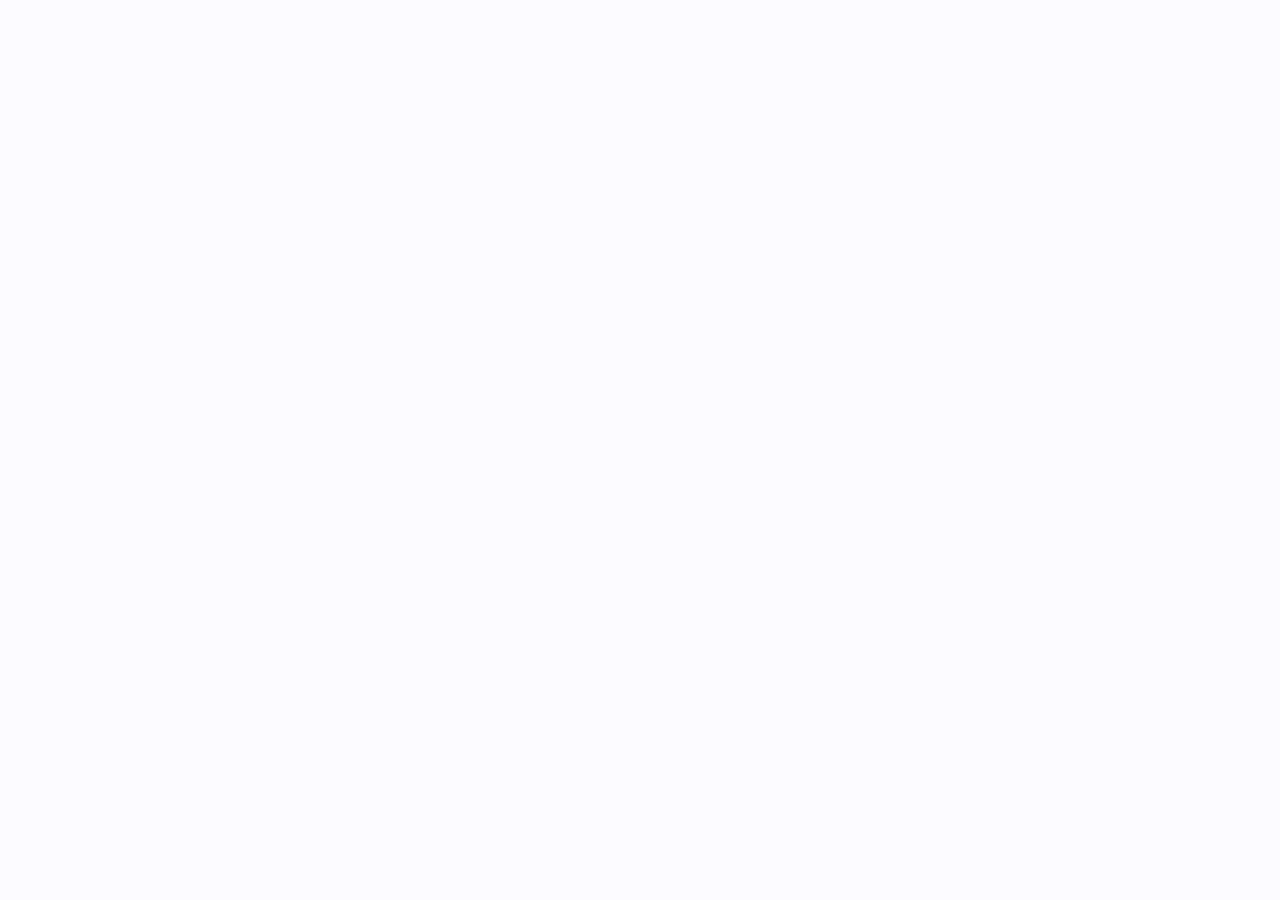
==== index.html @ 4c2f8e19 "Add files via upload" ====
<!doctype html>
<html lang="fr">
<head>
  <meta charset="utf-8">
  <meta name="viewport" content="width=device-width, initial-scale=1">
  <meta name="description" content="Formations en anglais communicationnel et professionnel, préparation TOEFL, TOEIC, IELTS, traduction et interprétation à Abomey-Calavi, Bénin.">
  <meta name="theme-color" content="#23336f">
  <meta property="og:type" content="website">
  <meta property="og:site_name" content="TransLingua Global">
  <meta property="og:title" content="Maîtrisez l’anglais, ouvrez-vous au monde">
  <meta property="og:description" content="Formations en anglais communicationnel et professionnel, préparation TOEFL, TOEIC, IELTS, traduction et interprétation à Abomey-Calavi, Bénin.">
  <title>Maîtrisez l’anglais, ouvrez-vous au monde</title>
  <link rel="icon" href="assets/favicon.ico">
  <link rel="preconnect" href="https://fonts.googleapis.com">
  <link rel="preconnect" href="https://fonts.gstatic.com" crossorigin>
  <link rel="stylesheet" href="styles.css">
  <script src="script.js" defer></script>
</head>
<body data-page="home" data-title="Maîtrisez l’anglais, ouvrez-vous au monde">
  <div id="site" aria-live="off"></div>
  <noscript><main class="wrap page-content"><h1>Activez JavaScript pour afficher cette page.</h1><p>Pour contacter TransLingua Global, écrivez à <a href="mailto:transling@proton.me">transling@proton.me</a>.</p></main></noscript>
</body>
</html>
---- styles.css ----
@import url('https://fonts.googleapis.com/css2?family=Manrope:wght@400;500;600;700;800&family=Sora:wght@400;500;600;700;800&display=swap');

:root{--navy:#23336f;--navy-deep:#111b3d;--navy-soft:#edf0fb;--red:#c92e3a;--red-soft:#fff0f1;--ink:#17213d;--muted:#687087;--line:#e5e7ee;--paper:#fbfbfd;--white:#fff;--green:#18854c;--green-soft:#e8f7ef;--shadow:0 14px 42px rgba(25,37,78,.09);--shadow-lift:0 22px 52px rgba(35,51,111,.24);--radius:22px;--display:'Sora',system-ui,sans-serif;--body:'Manrope',system-ui,sans-serif}
*{box-sizing:border-box}html{scroll-behavior:smooth}body{margin:0;background:var(--paper);color:var(--ink);font-family:var(--body);font-size:16px;line-height:1.65;-webkit-font-smoothing:antialiased}img{display:block;max-width:100%}a{color:inherit;text-decoration:none}button,input,select,textarea{font:inherit}button,a{-webkit-tap-highlight-color:transparent}button{cursor:pointer}::selection{background:#dfe5ff;color:var(--navy-deep)}
.wrap{width:min(1180px,calc(100% - 40px));margin-inline:auto}.skip-link{position:absolute;left:-9999px;top:12px;z-index:100;background:white;padding:12px 18px;border-radius:10px}.skip-link:focus{left:12px}.muted{color:var(--muted)}.eyebrow{display:inline-flex;align-items:center;gap:10px;color:var(--red);font-size:.72rem;font-weight:800;letter-spacing:.16em;text-transform:uppercase}.eyebrow:before{content:"";width:28px;height:2px;background:currentColor}.eyebrow.light{color:#ff9ca3}.section{padding-block:88px}.section-head{max-width:680px;margin-bottom:38px}.section-head h2,.section h2{font-family:var(--display);letter-spacing:-.045em}.section-head h2{font-size:clamp(2rem,4vw,3.3rem);line-height:1.12;margin:13px 0 12px}.section-head p{color:var(--muted);max-width:650px;margin:0}.accent{color:var(--red)}
.site-header{height:82px;position:sticky;top:0;z-index:50;background:rgba(255,255,255,.94);border-bottom:1px solid rgba(229,231,238,.85);backdrop-filter:blur(14px)}.header-inner{height:100%;display:flex;align-items:center;justify-content:space-between;gap:24px}.brand{display:flex;align-items:center;gap:11px;flex:none}.brand-mark{width:42px;height:42px;border-radius:14px;background:var(--navy);color:white;display:grid;place-items:center;font:800 14px var(--display);position:relative;box-shadow:0 7px 18px rgba(35,51,111,.18)}.brand-mark:after{content:"";position:absolute;width:11px;height:11px;right:-3px;top:-3px;background:var(--red);border:2px solid white;border-radius:50%}.brand-name{font:700 15px/1.15 var(--display);letter-spacing:-.03em}.brand-name small{display:block;color:var(--red);font:800 9px/1.5 var(--body);letter-spacing:.26em;text-transform:uppercase}.site-nav{display:flex;align-items:center;gap:3px}.site-nav a{padding:10px 11px;color:#60697f;font-size:.82rem;font-weight:700;border-radius:99px;transition:.2s}.site-nav a:hover,.site-nav a[aria-current="page"]{color:var(--navy);background:var(--navy-soft)}.header-actions{display:flex;align-items:center;gap:10px}.menu-toggle{display:none;width:43px;height:43px;border:1px solid var(--line);border-radius:50%;background:white;color:var(--navy);font-size:1.2rem}.mobile-panel{display:none}
.btn{min-height:48px;padding:12px 20px;display:inline-flex;align-items:center;justify-content:center;gap:10px;border:1px solid transparent;border-radius:99px;font-weight:800;font-size:.88rem;line-height:1.2;transition:transform .2s,box-shadow .2s,background .2s,color .2s}.btn:hover{transform:translateY(-2px)}.btn-red{background:var(--red);color:#fff;box-shadow:0 10px 22px rgba(201,46,58,.17)}.btn-red:hover{box-shadow:0 16px 30px rgba(201,46,58,.25)}.btn-navy{background:var(--navy);color:#fff}.btn-outline{background:#fff;color:var(--navy);border-color:#d9deed}.btn-outline:hover{border-color:var(--navy)}.btn-white{background:#fff;color:var(--navy)}.btn-small{min-height:42px;padding:10px 17px;font-size:.82rem}.link-arrow{display:inline-flex;gap:8px;align-items:center;color:var(--navy);font-size:.87rem;font-weight:800}.link-arrow span{transition:transform .2s}.link-arrow:hover span{transform:translate(3px,-2px)}
.hero{overflow:hidden;background:radial-gradient(circle at 80% 15%,rgba(199,210,255,.37),transparent 35%),linear-gradient(115deg,#fff 35%,#f5f6fc 100%)}.hero-grid{display:grid;grid-template-columns:1.02fr .98fr;align-items:center;gap:64px;padding-block:76px 82px}.hero-copy h1{font:800 clamp(2.8rem,5.6vw,5.05rem)/1.06 var(--display);letter-spacing:-.065em;margin:19px 0 22px;max-width:700px}.hero-copy h1 span{display:block;color:var(--navy)}.hero-copy h1 em{font-style:normal;position:relative;white-space:nowrap}.hero-copy h1 em:after{content:"";height:7px;position:absolute;left:0;bottom:-5px;width:100%;border-radius:9px;background:var(--red)}.hero-copy>p{max-width:590px;color:var(--muted);font-size:1.08rem;margin:0}.hero-actions{display:flex;flex-wrap:wrap;gap:12px;margin-top:30px}.hero-discover{display:inline-flex;margin-top:21px;color:var(--navy);font-size:.88rem;font-weight:800}.hero-media{position:relative;padding:0 12px 16px 0}.hero-media:before{content:"";position:absolute;inset:9px -7px 0 12px;z-index:0;border-radius:34px;background:var(--navy);transform:rotate(2deg)}.hero-media img{position:relative;z-index:1;width:100%;aspect-ratio:1/1.06;object-fit:cover;border-radius:30px;box-shadow:var(--shadow-lift)}.float-card{position:absolute;z-index:2;left:-26px;bottom:-12px;padding:15px 18px;background:white;border:1px solid var(--line);border-radius:17px;box-shadow:var(--shadow);animation:float 5s ease-in-out infinite}.float-card small{display:block;color:var(--muted);font-size:.65rem;font-weight:800;letter-spacing:.14em;text-transform:uppercase}.float-card strong{display:block;margin-top:3px;font:700 1rem var(--display)}.hero-orbit{position:absolute;right:-32px;top:-23px;width:82px;height:82px;border:1px solid rgba(201,46,58,.27);border-radius:50%;z-index:0}.hero-orbit:after{content:"";position:absolute;width:13px;height:13px;right:8px;top:9px;border-radius:50%;background:var(--red)}
.service-strip{border-block:1px solid var(--line);background:#fff}.service-strip-inner{display:grid;grid-template-columns:repeat(3,1fr)}.service-tile{display:flex;align-items:center;justify-content:space-between;gap:14px;padding:24px 28px;border-right:1px solid var(--line);font:700 1rem var(--display);transition:background .2s}.service-tile:first-child{padding-left:0}.service-tile:last-child{border-right:0}.service-tile:hover{background:#f7f8fc}.service-tile .tile-name{display:flex;align-items:center;gap:13px}.service-tile .tile-icon{color:var(--red);font-size:1.35rem}.service-tile .tile-arrow{color:#8e95a6;transition:transform .2s}.service-tile:hover .tile-arrow{transform:translateX(4px);color:var(--navy)}
.course-grid{display:grid;grid-template-columns:repeat(4,1fr);gap:15px}.course-card{min-height:250px;padding:23px;border:1px solid var(--line);border-radius:20px;background:#fff;box-shadow:0 8px 26px rgba(25,37,78,.045);display:flex;flex-direction:column;transition:transform .2s,border-color .2s,box-shadow .2s}.course-card:hover{transform:translateY(-4px);border-color:#aeb8e2;box-shadow:var(--shadow)}.course-card.featured{grid-column:span 2;background:var(--navy);color:#fff;border-color:var(--navy)}.course-code{color:var(--red);font:800 .7rem var(--display);letter-spacing:.14em}.featured .course-code{color:#c4cbed}.course-card h3{margin:26px 0 8px;font:700 1.2rem var(--display);letter-spacing:-.025em}.course-card p{margin:0;color:var(--muted);font-size:.84rem;line-height:1.65}.featured p{color:#e2e6f4}.course-bottom{margin-top:auto;padding-top:18px;display:flex;justify-content:space-between;gap:10px;align-items:center;font-size:.76rem;font-weight:800}.course-bottom span:last-child{color:var(--navy)}.featured .course-bottom span:last-child{color:white}.format-pills{display:flex;flex-wrap:wrap;gap:10px;margin-top:26px}.pill{display:inline-flex;align-items:center;gap:8px;border-radius:99px;background:var(--navy-soft);color:var(--navy);padding:8px 14px;font-size:.78rem;font-weight:800}.pill-dot{width:8px;height:8px;border-radius:50%;background:var(--red)}.note-pill{background:var(--red-soft);color:#a92734;font-size:.67rem;padding:3px 8px;border-radius:99px}
.why-section{background:var(--navy-deep);color:white;padding-block:90px}.why-grid{display:grid;grid-template-columns:.8fr 1.2fr;gap:65px;align-items:start}.why-section h2{font:700 clamp(2rem,4vw,3.2rem)/1.12 var(--display);letter-spacing:-.05em;margin:17px 0 0}.why-section .eyebrow{color:#ff9ca3}.pillars{display:grid;grid-template-columns:repeat(2,1fr);gap:1px;overflow:hidden;border:1px solid rgba(255,255,255,.12);border-radius:20px;background:rgba(255,255,255,.12)}.pillar{min-height:180px;padding:26px;background:var(--navy-deep)}.pillar small{font:700 .75rem var(--display);color:#ff8b94}.pillar h3{font:700 1rem var(--display);margin:14px 0 7px}.pillar p{margin:0;color:rgba(255,255,255,.68);font-size:.82rem}
.steps-grid{display:grid;grid-template-columns:repeat(4,1fr);gap:22px;margin-top:38px}.step{padding-top:20px;border-top:2px solid var(--line);position:relative}.step:before{content:"";position:absolute;top:-2px;left:0;width:48px;height:2px;background:var(--red)}.step-num{font:700 2.4rem var(--display);color:#c9cfe7}.step h3{font:700 1rem var(--display);margin:10px 0 5px}.step p{margin:0;color:var(--muted);font-size:.82rem}
.image-feature-grid{display:grid;grid-template-columns:1fr 1fr;gap:22px;padding-bottom:20px}.image-feature{position:relative;overflow:hidden;min-height:360px;border-radius:25px;color:white;background:var(--navy)}.image-feature img{position:absolute;inset:0;width:100%;height:100%;object-fit:cover;transition:transform .5s}.image-feature:hover img{transform:scale(1.04)}.image-feature:after{content:"";position:absolute;inset:0;background:linear-gradient(0deg,rgba(15,22,49,.92),rgba(15,22,49,.02) 75%)}.feature-copy{position:absolute;z-index:1;left:27px;right:27px;bottom:25px}.feature-copy h3{font:700 1.6rem var(--display);margin:0}.feature-copy p{max-width:420px;margin:7px 0 12px;color:rgba(255,255,255,.83);font-size:.85rem}.feature-copy .link-arrow{color:white}
.testimonial-placeholder{padding:25px;border:1px dashed #cdd2e0;border-radius:18px;background:#f8f9fc}.testimonial-placeholder strong{font:700 .78rem var(--display);color:var(--red);letter-spacing:.12em;text-transform:uppercase}.testimonial-placeholder p{color:var(--muted);font-size:.88rem;margin:13px 0}.testimonial-row{display:grid;grid-template-columns:repeat(3,1fr);gap:14px;margin-top:25px}.testimonial-placeholder figcaption{font-size:.75rem;color:#8990a2;font-weight:700}
.cta-band{margin-block:20px 84px;padding:44px 48px;border-radius:28px;background:var(--navy-deep);color:white;position:relative;overflow:hidden}.cta-band:after{content:"";position:absolute;right:-70px;bottom:-155px;width:300px;height:300px;border-radius:50%;background:rgba(201,46,58,.3);filter:blur(55px)}.cta-content{position:relative;z-index:1;display:flex;align-items:center;justify-content:space-between;gap:25px}.cta-content h2{font:700 clamp(1.75rem,3vw,2.5rem)/1.15 var(--display);letter-spacing:-.04em;margin:0}.cta-content p{color:rgba(255,255,255,.7);margin:9px 0 0;font-size:.9rem}.cta-actions{display:flex;flex-wrap:wrap;gap:10px}
.page-hero{position:relative;overflow:hidden;background:var(--navy-soft);border-bottom:1px solid #e2e6f4}.page-hero:after{content:"";position:absolute;right:6%;top:-135px;width:340px;height:340px;border-radius:50%;border:40px solid rgba(35,51,111,.035);pointer-events:none}.page-hero-inner{position:relative;z-index:1;padding-block:72px 76px}.page-hero h1{font:700 clamp(2.4rem,5.2vw,4.3rem)/1.08 var(--display);letter-spacing:-.06em;max-width:850px;margin:15px 0 14px}.page-hero p{max-width:680px;color:var(--muted);font-size:1.04rem;margin:0}.page-hero .btn{margin-top:25px}.page-content{padding-block:60px 90px}.page-content.narrow{max-width:880px}.content-grid{display:grid;grid-template-columns:1fr 1fr;align-items:center;gap:52px}.content-image{width:100%;max-height:475px;object-fit:cover;border-radius:26px;box-shadow:var(--shadow)}.content-copy h2{font:700 clamp(1.8rem,3.5vw,2.5rem)/1.15 var(--display);letter-spacing:-.04em;margin:0 0 16px}.content-copy p{color:var(--muted)}.placeholder-label{display:inline-flex;margin-top:11px;padding:5px 10px;border-radius:99px;background:var(--red-soft);color:#a62d37;font-size:.68rem;font-weight:800}.number-list{padding:0;margin:24px 0 0;list-style:none;display:grid;gap:10px}.number-list li{display:flex;align-items:center;gap:15px;padding:16px 18px;border:1px solid var(--line);border-radius:15px;background:#fff;font-weight:700}.number-list b{font:700 .75rem var(--display);color:var(--red)}
.about-grid{display:grid;grid-template-columns:repeat(3,1fr);gap:16px}.about-card{padding:24px;border:1px solid var(--line);border-radius:19px;background:#fff;box-shadow:0 8px 26px rgba(25,37,78,.045)}.about-card h2{font:700 1.15rem var(--display);margin:0}.about-card p{font-size:.86rem;color:var(--muted);margin:12px 0 0}
.course-groups{display:grid;gap:48px}.course-group h2{font:700 1.65rem var(--display);letter-spacing:-.03em;margin:0 0 21px}.course-detail-grid{display:grid;grid-template-columns:repeat(3,1fr);gap:15px}.course-detail{padding:23px;border:1px solid var(--line);border-radius:19px;background:#fff;box-shadow:0 8px 25px rgba(25,37,78,.04);display:flex;flex-direction:column}.course-detail h3{font:700 1.1rem var(--display);margin:17px 0 8px}.course-detail p{margin:0;color:var(--muted);font-size:.84rem}.course-detail .audience{margin-top:18px;font-size:.76rem}.course-detail .btn{margin-top:17px}
.format-section{background:var(--navy-soft);padding-block:62px}.format-grid{display:grid;grid-template-columns:1fr 1fr;gap:16px;margin-top:24px}.format-card{padding:24px;border-radius:18px;background:#fff;box-shadow:var(--shadow)}.format-card h3{font:700 1.1rem var(--display);margin:0 0 6px}.format-card p{color:var(--muted);margin:0;font-size:.84rem}
.form-layout{display:grid;grid-template-columns:.7fr 1.3fr;gap:54px;align-items:start}.form-aside h2{font:700 2rem/1.15 var(--display);letter-spacing:-.04em;margin:14px 0}.form-aside p{color:var(--muted);font-size:.9rem}.form-card{display:grid;grid-template-columns:1fr 1fr;gap:18px;padding:28px;border:1px solid var(--line);border-radius:23px;background:#fff;box-shadow:var(--shadow)}.field{display:grid;gap:7px;font-size:.81rem;font-weight:800}.field.full{grid-column:1/-1}.field input,.field select,.field textarea{width:100%;min-height:48px;padding:12px 14px;border:1px solid #dfe2eb;border-radius:12px;background:white;color:var(--ink);outline:none;transition:border-color .2s,box-shadow .2s}.field textarea{min-height:120px;resize:vertical}.field input:focus,.field select:focus,.field textarea:focus{border-color:var(--navy);box-shadow:0 0 0 4px rgba(35,51,111,.1)}.field small{font-size:.7rem;color:var(--muted);font-weight:500}.radio-group{grid-column:1/-1;border:0;padding:0;margin:0}.radio-group legend{font-size:.81rem;font-weight:800;margin-bottom:9px}.radio-options{display:grid;grid-template-columns:1fr 1fr;gap:10px}.radio-choice{display:flex;align-items:center;gap:10px;padding:13px;border:1px solid var(--line);border-radius:12px;font-size:.85rem;font-weight:700}.radio-choice:has(input:checked){background:var(--navy-soft);border-color:#a8b3df}.radio-choice input{accent-color:var(--navy)}.form-note{grid-column:1/-1;margin:0;color:var(--muted);font-size:.73rem}.form-submit{grid-column:1/-1;justify-self:start}.form-status{grid-column:1/-1;color:var(--muted);font-size:.84rem;min-height:26px}.form-status.success{padding:17px;border:1px solid #b9e3cc;border-radius:14px;background:var(--green-soft);color:#14673c}.form-status a{display:inline-block;margin-top:8px;color:var(--navy);font-weight:800;text-decoration:underline}.file-name{font-weight:500!important;color:var(--muted);font-size:.72rem}
.faq-list{max-width:850px;margin-inline:auto;border:1px solid var(--line);border-radius:20px;background:#fff;box-shadow:var(--shadow);overflow:hidden}.faq-item{padding:20px 24px;border-bottom:1px solid var(--line)}.faq-item:last-child{border-bottom:0}.faq-item summary{list-style:none;cursor:pointer;display:flex;align-items:center;justify-content:space-between;gap:18px;font:700 1rem var(--display)}.faq-item summary::-webkit-details-marker{display:none}.faq-item summary:after{content:"+";font:500 1.35rem var(--body);color:var(--red);transition:transform .2s}.faq-item[open] summary:after{transform:rotate(45deg)}.faq-item p{color:var(--muted);margin:13px 34px 0 0;font-size:.88rem}
.gallery-filters{display:flex;flex-wrap:wrap;gap:8px;margin-bottom:24px}.filter-btn{padding:9px 15px;border:1px solid var(--line);border-radius:99px;background:#fff;color:var(--muted);font-size:.78rem;font-weight:800}.filter-btn[aria-pressed="true"]{background:var(--navy);border-color:var(--navy);color:white}.gallery-grid{display:grid;grid-template-columns:repeat(3,1fr);gap:13px}.gallery-item{min-height:190px;padding:16px;border:1px dashed #c9d0e4;border-radius:19px;background:linear-gradient(145deg,#f0f3fc,#fafbff);color:var(--navy);display:grid;place-items:center;text-align:center;transition:transform .2s,border-color .2s}.gallery-item:hover{transform:translateY(-3px);border-color:var(--navy)}.gallery-item.tall{grid-row:span 2;min-height:395px}.gallery-item[hidden]{display:none}.gallery-symbol{display:block;font-size:1.5rem;color:var(--red)}.gallery-item strong{display:block;font:700 .9rem var(--display);margin-top:7px}.gallery-item small{display:inline-block;margin-top:8px;color:#a52b35;font-size:.66rem;font-weight:800;background:var(--red-soft);border-radius:99px;padding:4px 9px}.gallery-caption{max-width:680px;margin:20px auto 0;text-align:center;color:var(--muted);font-size:.84rem}.lightbox{max-width:min(720px,calc(100% - 30px));padding:28px;border:1px solid var(--line);border-radius:22px;background:white;color:var(--ink);box-shadow:var(--shadow-lift)}.lightbox::backdrop{background:rgba(12,18,42,.78);backdrop-filter:blur(4px)}.lightbox-close{float:right;width:36px;height:36px;border:1px solid var(--line);border-radius:50%;background:#fff;color:var(--navy);font-size:1.1rem}.lightbox-body{clear:both;padding:34px 15px;text-align:center;color:var(--navy)}.lightbox-body .gallery-symbol{font-size:2.5rem}.lightbox-body p{color:var(--muted)}
.contact-grid{display:grid;grid-template-columns:.82fr 1.18fr;gap:20px}.contact-stack{display:grid;gap:13px}.contact-card{padding:22px;border:1px solid var(--line);border-radius:19px;background:#fff;box-shadow:0 8px 25px rgba(25,37,78,.04)}.contact-card h2{font:700 1.1rem var(--display);margin:0 0 9px}.contact-card a{color:var(--navy);font-weight:700}.contact-card address{font-style:normal;color:var(--muted);font-size:.9rem}.contact-card .eyebrow{margin-bottom:11px}.contact-map{min-height:420px;width:100%;border:1px solid var(--line);border-radius:22px;box-shadow:var(--shadow)}.contact-shortcuts{display:flex;flex-wrap:wrap;gap:9px;margin-top:12px}
.not-found{padding-block:100px;text-align:center}.not-found h1{font:700 clamp(2rem,5vw,3.5rem)/1.1 var(--display);letter-spacing:-.05em}.not-found p{color:var(--muted)}
.site-footer{background:var(--navy-deep);color:white;padding-top:57px}.footer-grid{display:grid;grid-template-columns:1.2fr .8fr 1fr;gap:45px;padding-bottom:46px}.footer-brand .brand-name{color:white}.footer-brand p{max-width:360px;color:rgba(255,255,255,.67);font-size:.84rem}.footer-title{color:rgba(255,255,255,.55);font-size:.7rem;font-weight:800;letter-spacing:.16em;text-transform:uppercase}.footer-links{display:grid;gap:9px;margin-top:15px;color:rgba(255,255,255,.8);font-size:.82rem}.footer-links a:hover{text-decoration:underline;color:white}.footer-bottom{border-top:1px solid rgba(255,255,255,.12);padding-block:19px;color:rgba(255,255,255,.55);font-size:.72rem}.whatsapp-fab{position:fixed;right:22px;bottom:22px;z-index:40;display:flex;align-items:center;gap:9px;padding:13px 17px;border-radius:99px;background:#16864a;color:white;font-size:.77rem;font-weight:800;box-shadow:0 12px 28px rgba(16,80,48,.28);transition:transform .2s}.whatsapp-fab:hover{transform:translateY(-3px)}.whatsapp-icon{width:22px;height:22px;border:1.7px solid currentColor;border-radius:50%;display:grid;place-items:center;font-size:.8rem}
.fade-in{animation:rise .6s both}@keyframes rise{from{opacity:0;transform:translateY(14px)}to{opacity:1;transform:translateY(0)}}@keyframes float{0%,100%{transform:translateY(0)}50%{transform:translateY(-6px)}}
@media(max-width:1040px){.site-nav{gap:0}.site-nav a{padding-inline:8px;font-size:.75rem}.header-actions .btn{display:none}.hero-grid{gap:42px}.course-grid{grid-template-columns:repeat(2,1fr)}.course-card.featured{grid-column:span 2}.why-grid{gap:35px}.form-layout{grid-template-columns:1fr;gap:20px}.form-aside{max-width:700px}}
@media(max-width:760px){.wrap{width:min(100% - 32px,600px)}.site-header{height:72px}.site-nav,.header-actions>.btn{display:none}.menu-toggle{display:grid;place-items:center}.mobile-panel{position:absolute;left:0;right:0;top:71px;background:#fff;border-bottom:1px solid var(--line);box-shadow:var(--shadow);padding:10px 16px 18px}.mobile-panel.open{display:grid}.mobile-panel a{padding:12px 7px;border-bottom:1px solid #f0f1f5;font-weight:700;font-size:.9rem}.mobile-panel .btn{margin-top:12px;border-bottom:0}.hero-grid{grid-template-columns:1fr;gap:38px;padding-block:50px 64px}.hero-copy h1{font-size:clamp(2.5rem,11vw,4rem)}.hero-copy>p{font-size:1rem}.hero-media{width:calc(100% - 12px);margin-left:8px}.float-card{left:-8px;bottom:-20px}.hero-orbit{right:-13px}.service-strip-inner{grid-template-columns:1fr}.service-tile,.service-tile:first-child{padding:16px 4px;border-right:0;border-bottom:1px solid var(--line)}.service-tile:last-child{border-bottom:0}.section{padding-block:65px}.section-head{margin-bottom:28px}.course-grid{grid-template-columns:1fr}.course-card,.course-card.featured{grid-column:auto;min-height:220px}.why-section{padding-block:66px}.why-grid{grid-template-columns:1fr;gap:28px}.pillars{grid-template-columns:1fr 1fr}.pillar{min-height:160px;padding:18px}.steps-grid{grid-template-columns:1fr 1fr;gap:24px 18px}.image-feature-grid{grid-template-columns:1fr;gap:14px}.image-feature{min-height:300px}.testimonial-row{grid-template-columns:1fr}.cta-band{margin-bottom:65px;padding:30px 23px}.cta-content{align-items:flex-start;flex-direction:column}.cta-actions{width:100%}.cta-actions .btn{flex:1}.page-hero-inner{padding-block:53px}.page-hero h1{font-size:clamp(2.2rem,9vw,3.5rem)}.page-content{padding-block:42px 65px}.content-grid{grid-template-columns:1fr;gap:28px}.content-image{max-height:350px}.about-grid{grid-template-columns:1fr 1fr}.course-detail-grid{grid-template-columns:1fr}.format-grid{grid-template-columns:1fr}.form-card{grid-template-columns:1fr;padding:20px}.field.full,.radio-group,.form-note,.form-submit,.form-status{grid-column:auto}.radio-options{grid-template-columns:1fr 1fr}.gallery-grid{grid-template-columns:1fr 1fr;gap:9px}.gallery-item{min-height:155px;padding:10px}.gallery-item.tall{min-height:315px}.contact-grid{grid-template-columns:1fr}.contact-map{min-height:330px}.footer-grid{grid-template-columns:1fr 1fr;gap:30px 22px}.footer-brand{grid-column:1/-1}.whatsapp-fab{right:13px;bottom:13px;padding:12px}.whatsapp-fab span:last-child{display:none}}
@media(max-width:420px){.wrap{width:calc(100% - 28px)}.hero-actions{flex-direction:column;align-items:stretch}.hero-actions .btn{width:100%}.hero-discover{margin-top:17px}.pillars{grid-template-columns:1fr}.pillar{min-height:unset}.steps-grid{grid-template-columns:1fr 1fr}.about-grid{grid-template-columns:1fr}.gallery-grid{grid-template-columns:1fr 1fr}.footer-grid{grid-template-columns:1fr}.footer-brand{grid-column:auto}.radio-options{grid-template-columns:1fr}.cta-actions{flex-direction:column}.cta-actions .btn{width:100%}}
@media(prefers-reduced-motion:reduce){html{scroll-behavior:auto}*,*:before,*:after{animation-duration:.01ms!important;animation-iteration-count:1!important;scroll-behavior:auto!important;transition-duration:.01ms!important}}
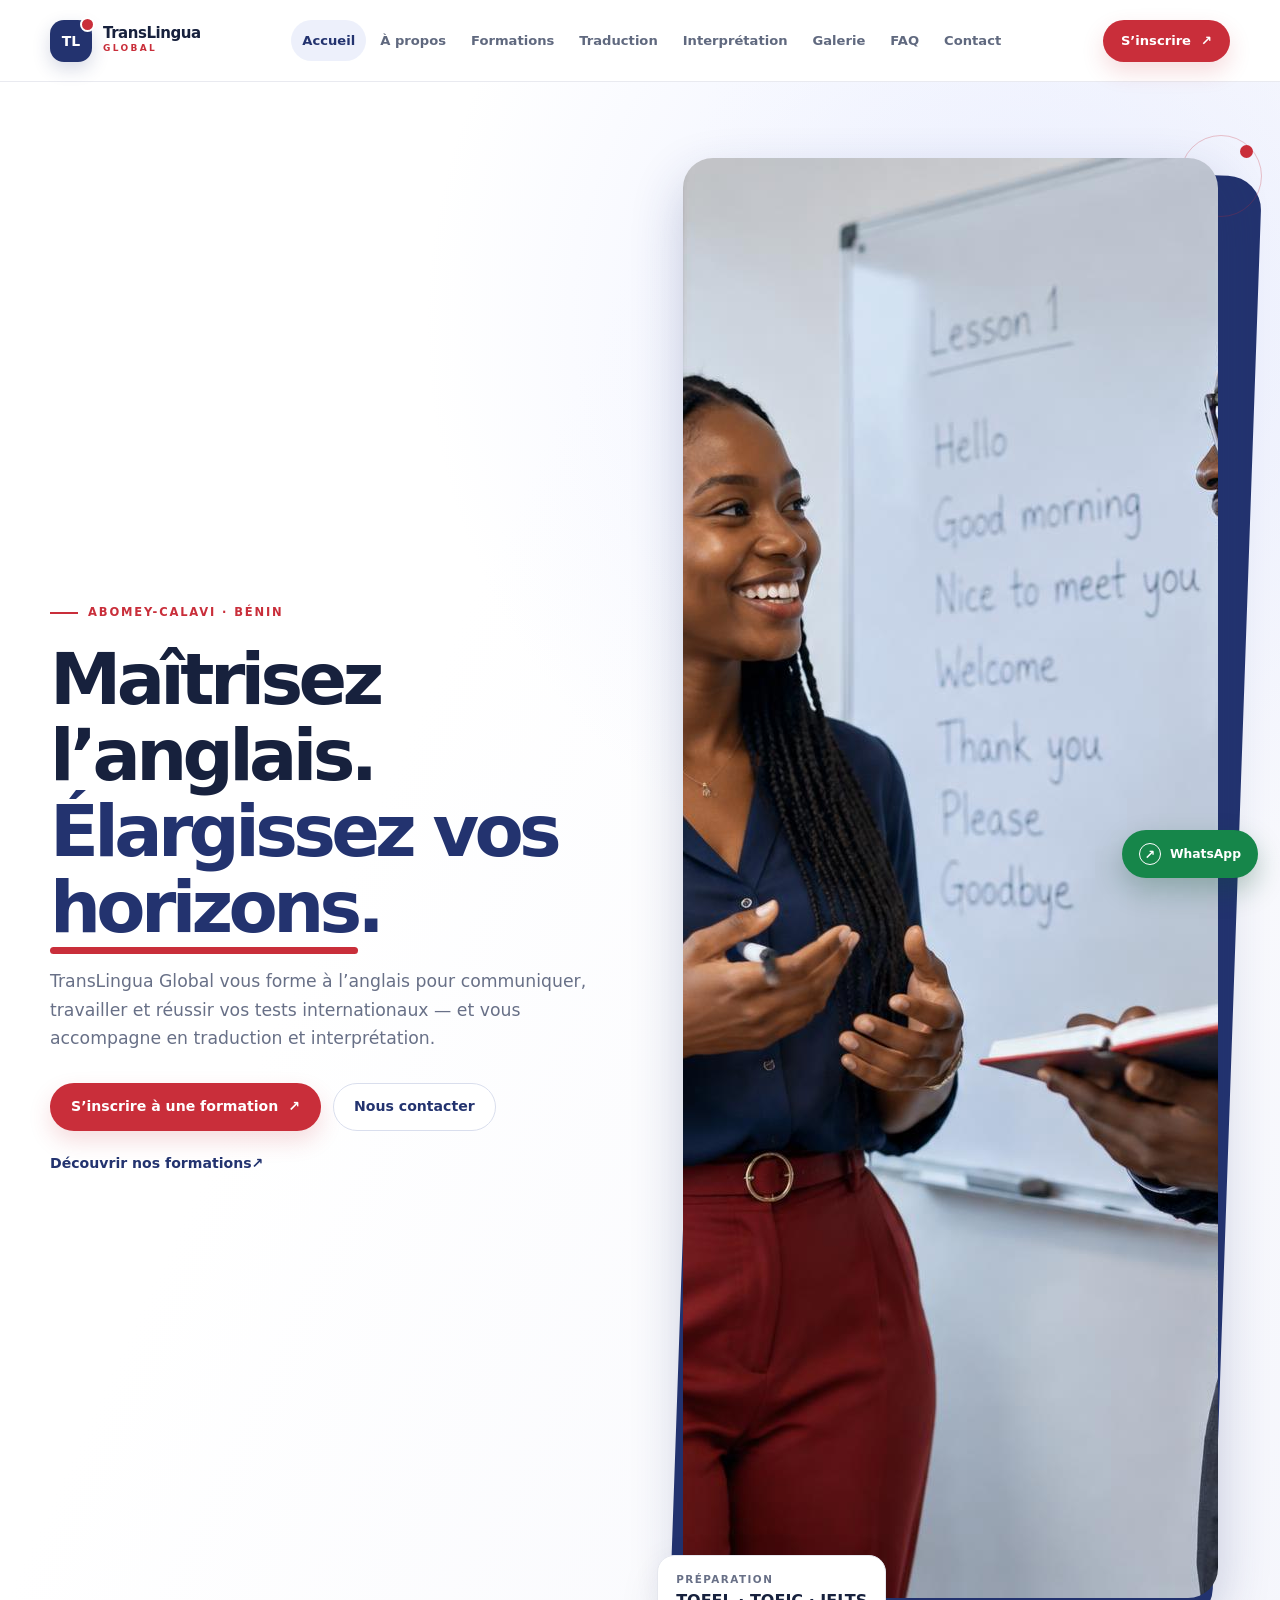
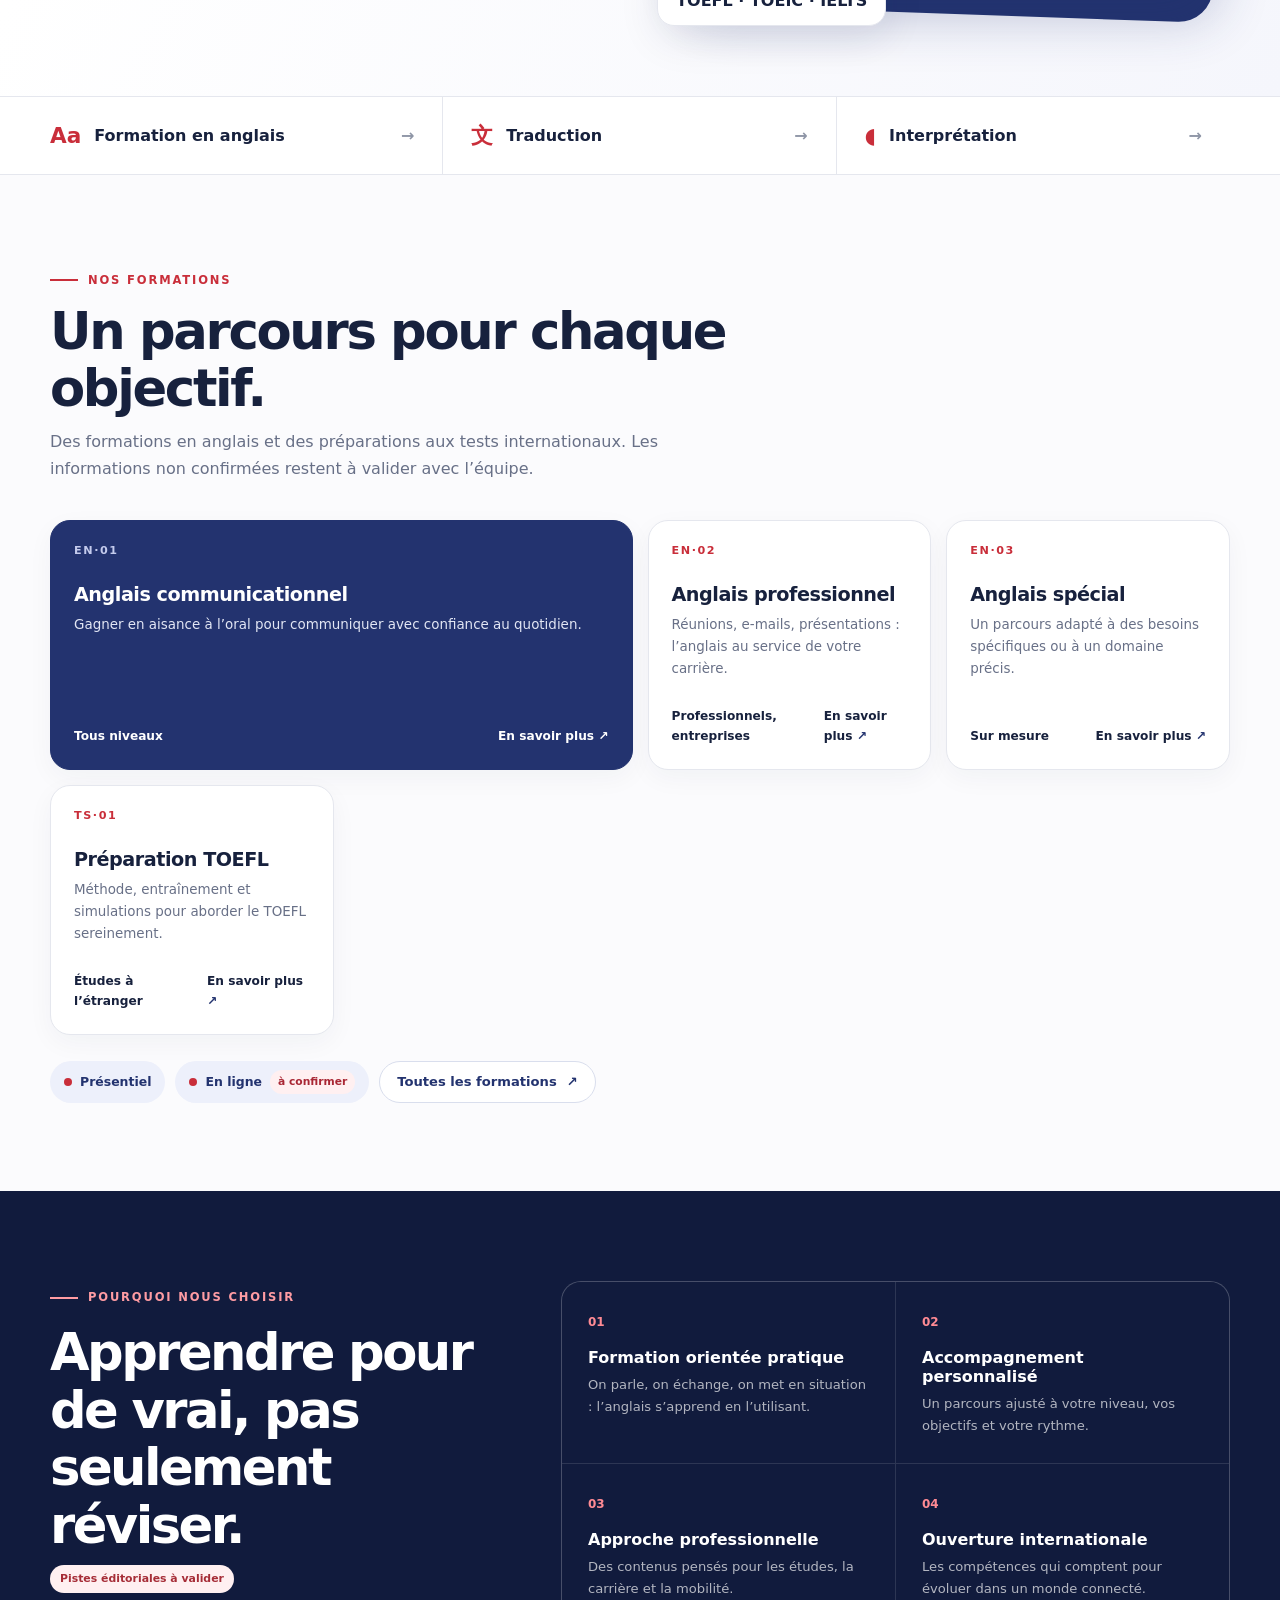
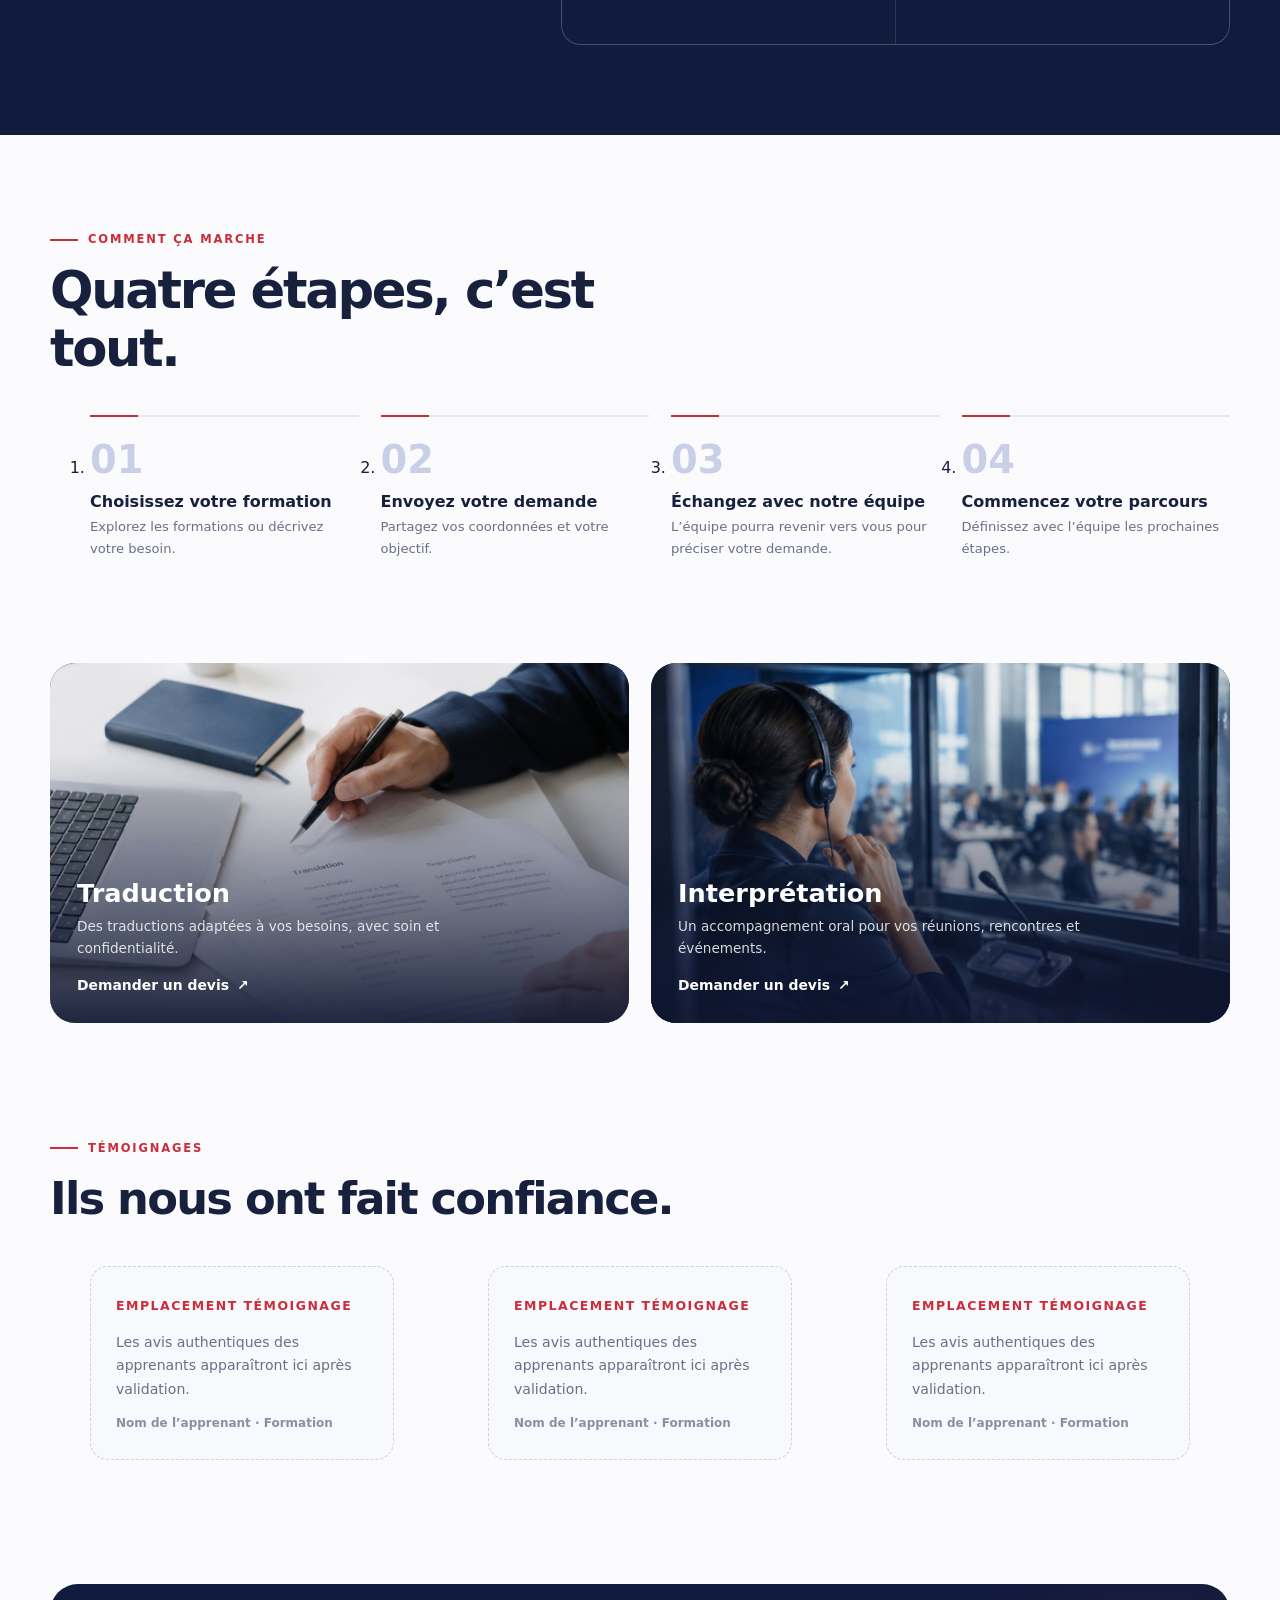
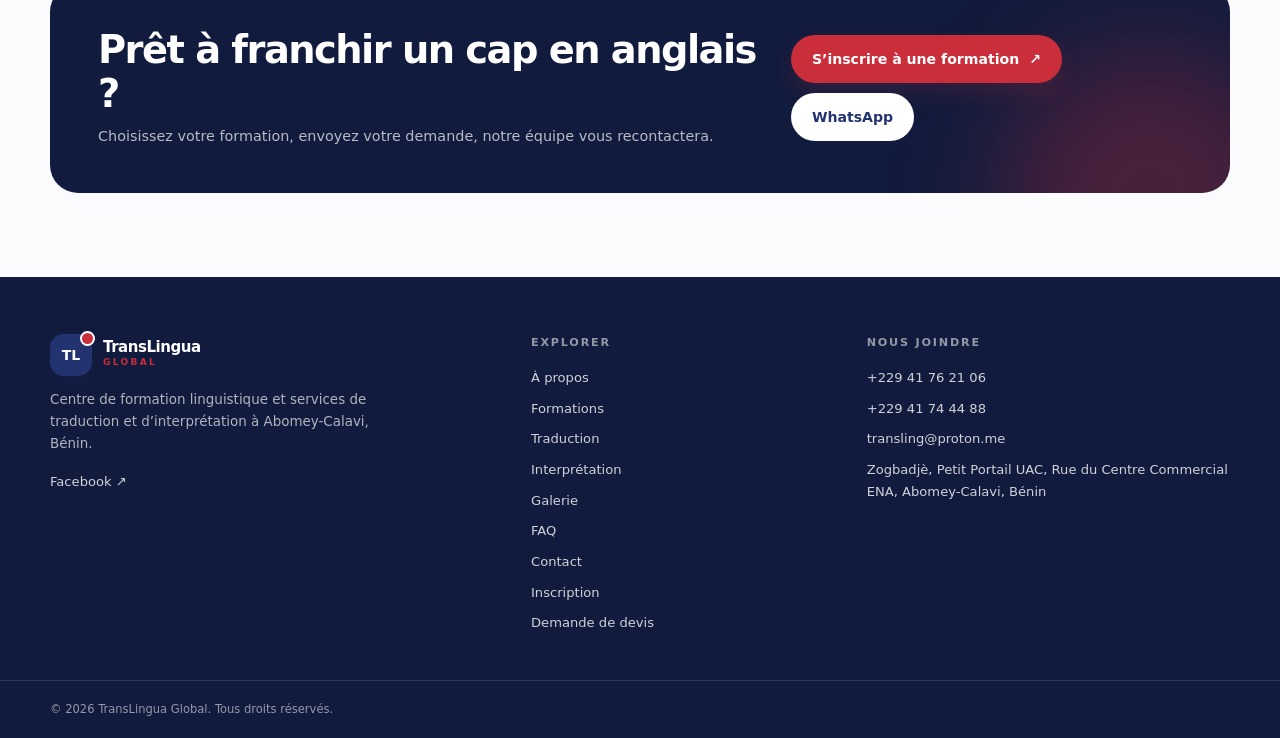
==== commit 07e8cdf1: "Add files via upload" ====
--- a/index.html
+++ b/index.html
@@ -10,14 +10,13 @@
   <meta property="og:title" content="Maîtrisez l’anglais, ouvrez-vous au monde">
   <meta property="og:description" content="Formations en anglais communicationnel et professionnel, préparation TOEFL, TOEIC, IELTS, traduction et interprétation à Abomey-Calavi, Bénin.">
   <title>Maîtrisez l’anglais, ouvrez-vous au monde</title>
-  <link rel="icon" href="assets/favicon.ico">
   <link rel="preconnect" href="https://fonts.googleapis.com">
   <link rel="preconnect" href="https://fonts.gstatic.com" crossorigin>
-  <link rel="stylesheet" href="styles.css">
-  <script src="script.js" defer></script>
+  <link rel="stylesheet" href="./styles.css">
+  <script src="./script.js" defer></script>
 </head>
 <body data-page="home" data-title="Maîtrisez l’anglais, ouvrez-vous au monde">
   <div id="site" aria-live="off"></div>
-  <noscript><main class="wrap page-content"><h1>Activez JavaScript pour afficher cette page.</h1><p>Pour contacter TransLingua Global, écrivez à <a href="mailto:transling@proton.me">transling@proton.me</a>.</p></main></noscript>
+  <noscript><main><h1>Activez JavaScript pour afficher le site.</h1><p>Pour nous contacter : <a href="mailto:transling@proton.me">transling@proton.me</a></p></main></noscript>
 </body>
 </html>
